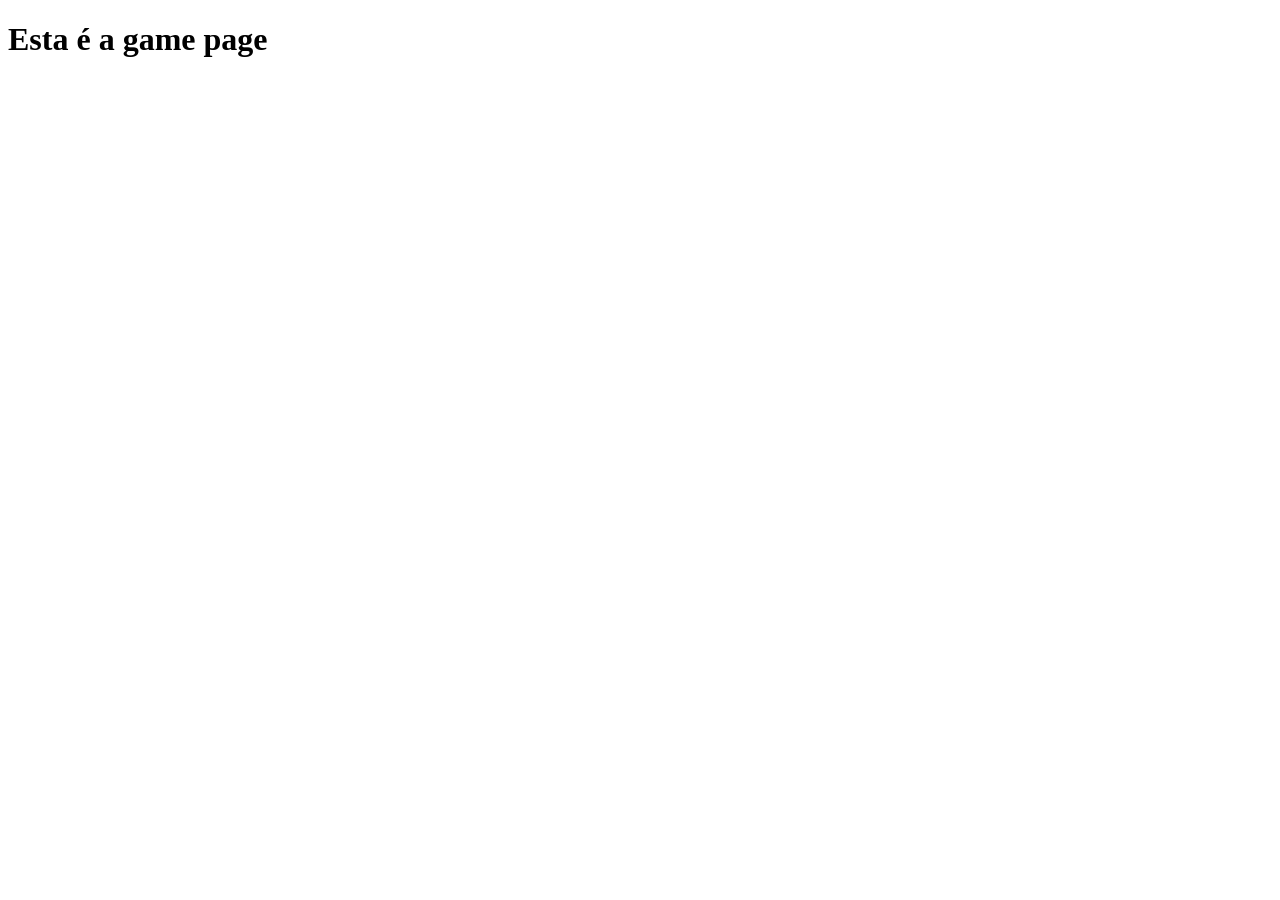
==== game-page.html @ 675acffd "função addUser e estilização do index" ====
<!DOCTYPE html>
<html lang="en">
<head>
    <meta charset="UTF-8">
    <meta name="viewport" content="width=device-width, initial-scale=1.0">
    <title>Duelo de palavras</title>
    <link rel="shortcut icon" href="https://i.postimg.cc/4dhf2XcR/favicon.png" type="image/png"> <!--Icone da aba -->

</head>
<body>
    <h1>Esta é a game page</h1>
</body>
</html>
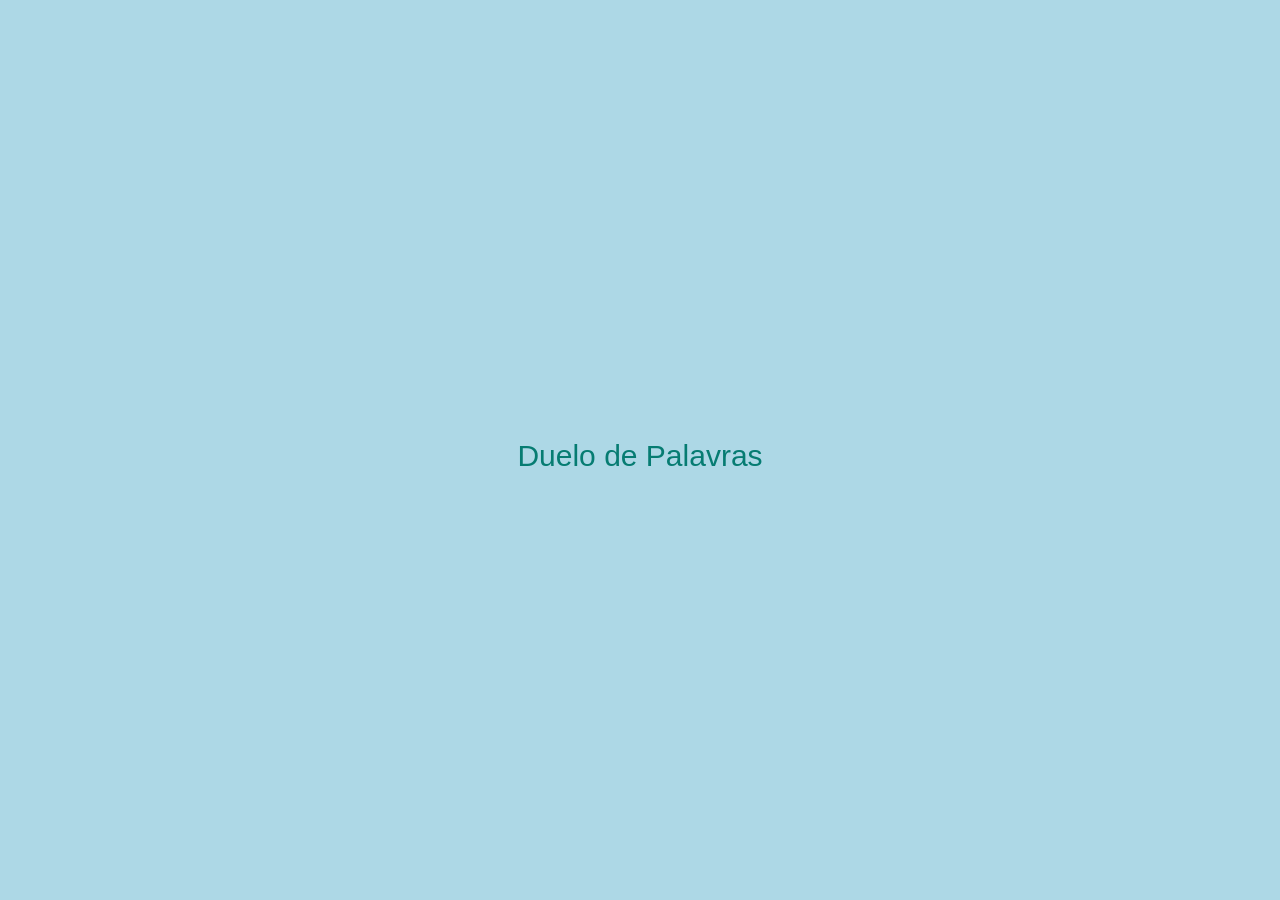
==== commit fce4340e: "adicionando elementos de design em game-page.html" ====
--- a/game-page.html
+++ b/game-page.html
@@ -5,9 +5,30 @@
     <meta name="viewport" content="width=device-width, initial-scale=1.0">
     <title>Duelo de palavras</title>
     <link rel="shortcut icon" href="https://i.postimg.cc/4dhf2XcR/favicon.png" type="image/png"> <!--Icone da aba -->
+    <link rel="shortcut icon" href="https://i.postimg.cc/4dhf2XcR/favicon.png" type="image/png"> <!--Icone da aba -->
+    
+    <!-- bootstrap css -->
+    <link rel="stylesheet" href="https://maxcdn.bootstrapcdn.com/bootstrap/3.4.0/css/bootstrap.min.css">
+    <script src="https://ajax.googleapis.com/ajax/libs/jquery/3.4.1/jquery.min.js"></script>
+    <script src="https://maxcdn.bootstrapcdn.com/bootstrap/3.4.0/js/bootstrap.min.js"></script>
+    
+    <!--CSS personalizado-->
+    <link rel="stylesheet" href="game.css">
 
 </head>
 <body>
-    <h1>Esta é a game page</h1>
+    <h4 id="player1-name"></h4> 
+    <span id="player1-score"></span>
+    
+    <br>
+    
+    <h4 id="player2-name"></h4> 
+    <span id="player2-score"></span>
+    
+    <br>
+    
+    <div class="container">
+        <h2 style="color:   rgb(6, 124, 114);">Duelo de Palavras</h2>
+    </div>
 </body>
 </html>
--- a/game.css
+++ b/game.css
@@ -0,0 +1,34 @@
+body{
+    background: lightblue;
+    color: black;
+    text-align: center;
+    margin: 0;
+    padding: 0;
+    height: 100vh;
+    display: flex;
+    justify-content: center;
+    align-items: center;
+}
+
+.container{
+    display: flex;
+    justify-content: center;
+    flex-direction: column;
+    align-items: center;
+    height: 100%;
+}
+
+.login-div{
+    background-color: white;
+    padding: 20px;
+    border-radius: 15px;
+    width: 100%;
+    max-width: 400px;
+    box-shadow: 0 0 10px rgba(0, 0, 0, 0.1);
+}
+
+#player1-name-input,#player2-name-input{
+    display: inline-block;
+    margin-left: 2px;
+
+}
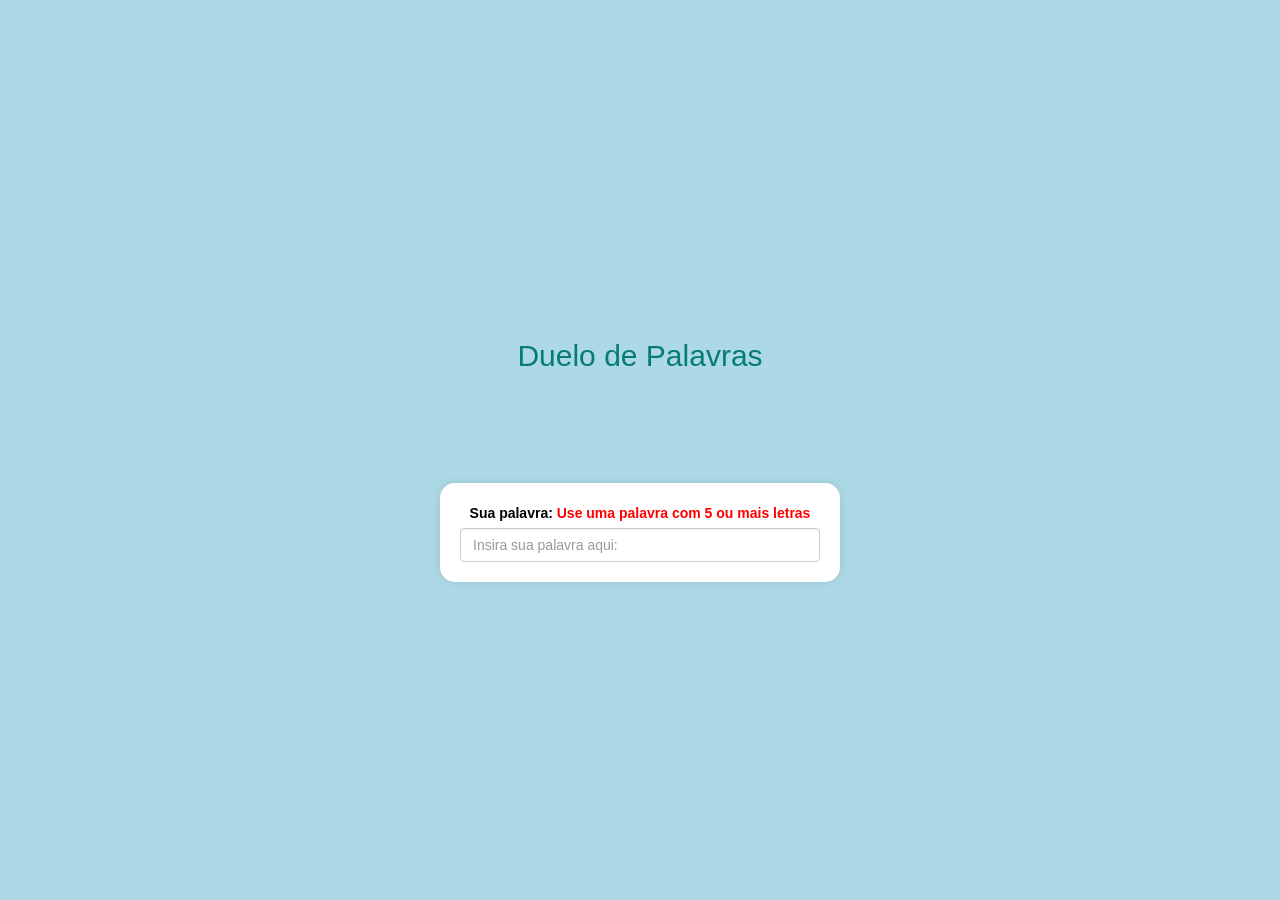
==== commit 98fd1744: "adição de elementos em game-page.html" ====
--- a/game-page.html
+++ b/game-page.html
@@ -29,6 +29,14 @@
     
     <div class="container">
         <h2 style="color:   rgb(6, 124, 114);">Duelo de Palavras</h2>
+        <h3 id="player-question"></h3>
+        <h3 id="player-answer"></h3>
+        <div id="output" class="col-lg-6"></div>
+        <br><br>
+        <div class="login-div">
+            <label>Sua palavra: <strong style="color: red;">Use uma palavra com 5 ou mais letras</strong></label>
+            <input type="text" id="word" class="form-control" placeholder="Insira sua palavra aqui:">
+        </div>
     </div>
 </body>
 </html>
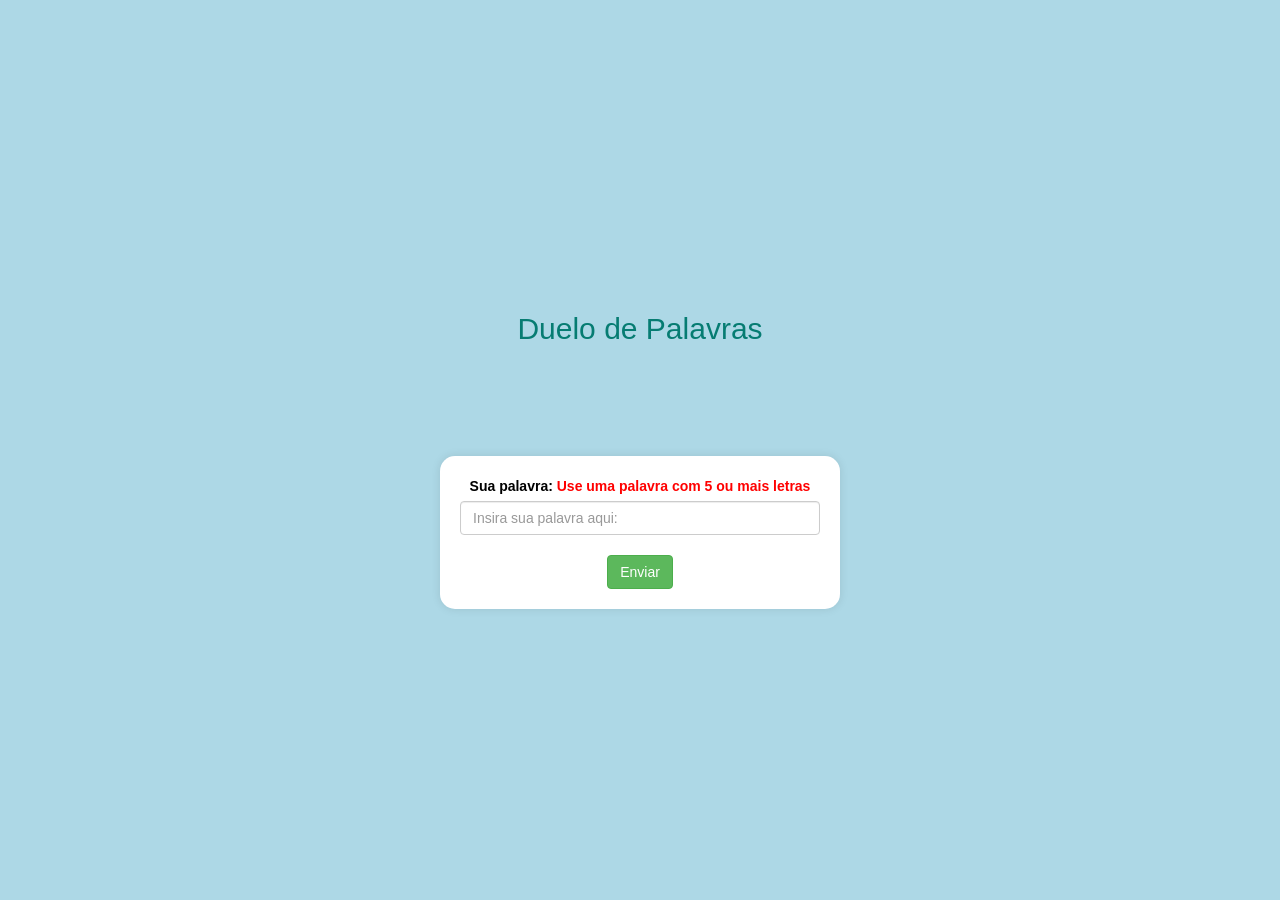
==== commit 89300cff: "game-page" ====
--- a/game-page.html
+++ b/game-page.html
@@ -36,7 +36,10 @@
         <div class="login-div">
             <label>Sua palavra: <strong style="color: red;">Use uma palavra com 5 ou mais letras</strong></label>
             <input type="text" id="word" class="form-control" placeholder="Insira sua palavra aqui:">
+            <br>
+            <button class="btn btn-success" onclick="send()">Enviar</button>
         </div>
     </div>
+    <script src="game-page.js"></script>
 </body>
 </html>
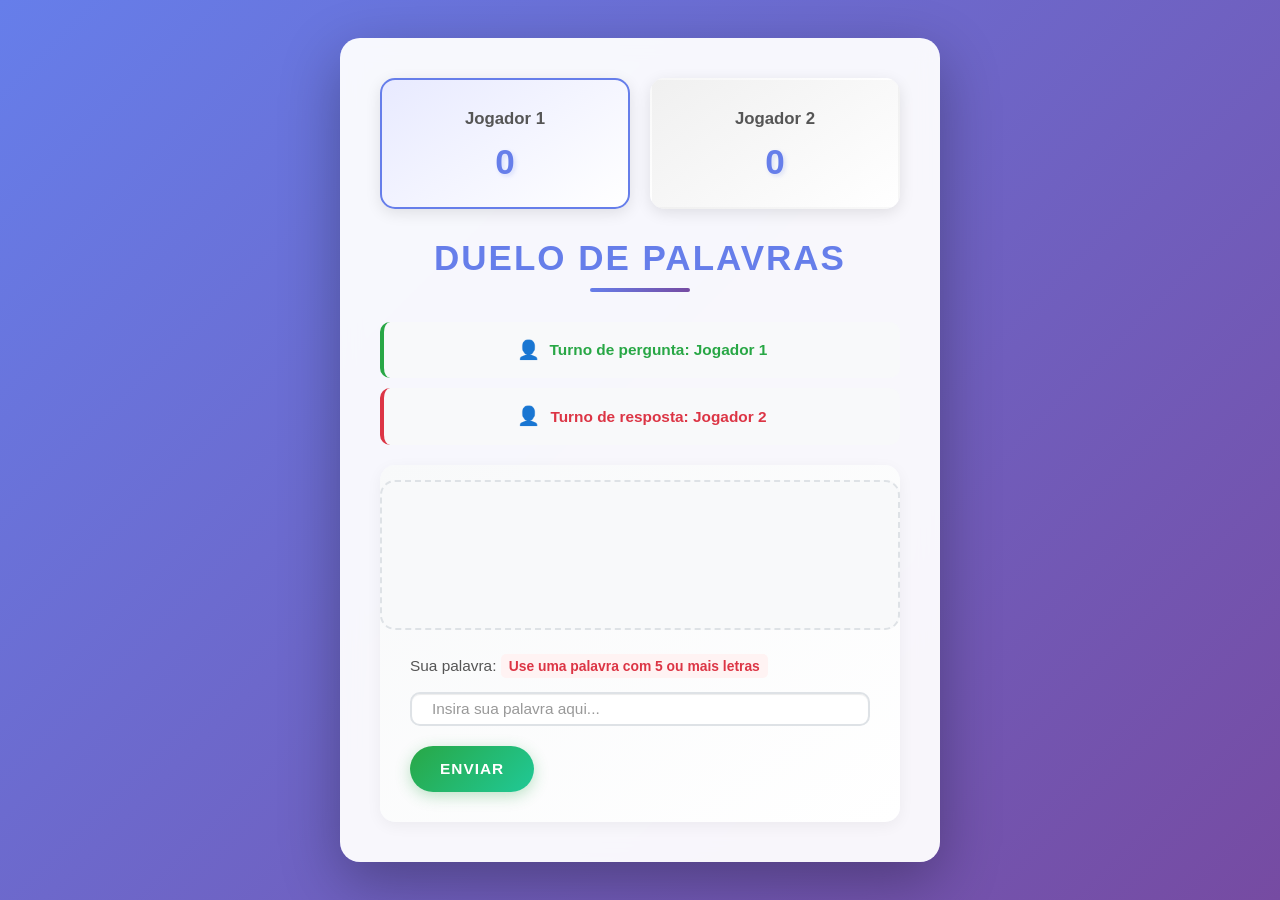
==== commit 66251e81: "refatoração completa do css, game-page html e js" ====
--- a/game-page.html
+++ b/game-page.html
@@ -1,11 +1,10 @@
 <!DOCTYPE html>
-<html lang="en">
+<html lang="pt-br">
 <head>
     <meta charset="UTF-8">
     <meta name="viewport" content="width=device-width, initial-scale=1.0">
     <title>Duelo de palavras</title>
-    <link rel="shortcut icon" href="https://i.postimg.cc/4dhf2XcR/favicon.png" type="image/png"> <!--Icone da aba -->
-    <link rel="shortcut icon" href="https://i.postimg.cc/4dhf2XcR/favicon.png" type="image/png"> <!--Icone da aba -->
+    <link rel="shortcut icon" href="https://i.postimg.cc/4dhf2XcR/favicon.png" type="image/png">
     
     <!-- bootstrap css -->
     <link rel="stylesheet" href="https://maxcdn.bootstrapcdn.com/bootstrap/3.4.0/css/bootstrap.min.css">
@@ -14,32 +13,50 @@
     
     <!--CSS personalizado-->
     <link rel="stylesheet" href="game.css">
-
 </head>
 <body>
-    <h4 id="player1-name"></h4> 
-    <span id="player1-score"></span>
-    
-    <br>
-    
-    <h4 id="player2-name"></h4> 
-    <span id="player2-score"></span>
-    
-    <br>
-    
     <div class="container">
-        <h2 style="color:   rgb(6, 124, 114);">Duelo de Palavras</h2>
-        <h3 id="player-question"></h3>
-        <h3 id="player-answer"></h3>
-        <div id="output" class="col-lg-6"></div>
-        <br><br>
+        <!-- Placar dos jogadores -->
+        <div class="score-board">
+            <div class="player-card" id="player1-card">
+                <h4 id="player1-name"></h4>
+                <span class="player-score" id="player1-score">0</span>
+            </div>
+            
+            <div class="player-card" id="player2-card">
+                <h4 id="player2-name"></h4>
+                <span class="player-score" id="player2-score">0</span>
+            </div>
+        </div>
+        
+        <!-- Título do jogo -->
+        <h2>Duelo de Palavras</h2>
+        
+        <!-- Indicadores de turno -->
+        <div class="turn-indicator question">
+            <span id="player-question"></span>
+        </div>
+        
+        <div class="turn-indicator answer">
+            <span id="player-answer"></span>
+        </div>
+        
+        <!-- Área de saída (palavra embaralhada/resposta) -->
+        <div id="output" class="col-lg-12"></div>
+        
+        <!-- Formulário de entrada -->
         <div class="login-div">
-            <label>Sua palavra: <strong style="color: red;">Use uma palavra com 5 ou mais letras</strong></label>
-            <input type="text" id="word" class="form-control" placeholder="Insira sua palavra aqui:">
-            <br>
-            <button class="btn btn-success" onclick="send()">Enviar</button>
+            <label>
+                Sua palavra: 
+                <strong>Use uma palavra com 5 ou mais letras</strong>
+            </label>
+            <input type="text" id="word" class="form-control" placeholder="Insira sua palavra aqui...">
+            <button class="btn btn-success" onclick="send()">
+                Enviar
+            </button>
         </div>
     </div>
+    
     <script src="game-page.js"></script>
 </body>
 </html>
--- a/game.css
+++ b/game.css
@@ -1,34 +1,282 @@
-body{
-    background: lightblue;
-    color: black;
-    text-align: center;
+/* Reset e base */
+* {
     margin: 0;
     padding: 0;
-    height: 100vh;
+    box-sizing: border-box;
+}
+
+body {
+    background: linear-gradient(135deg, #667eea 0%, #764ba2 100%);
+    min-height: 100vh;
+    font-family: 'Segoe UI', Tahoma, Geneva, Verdana, sans-serif;
     display: flex;
     justify-content: center;
     align-items: center;
-}
-
-.container{
-    display: flex;
+    padding: 20px;
+    color: #333;
+}
+
+/* Container principal */
+.container {
+    background: rgba(255, 255, 255, 0.95);
+    border-radius: 20px;
+    padding: 40px;
+    max-width: 600px;
+    width: 100%;
+    box-shadow: 0 20px 60px rgba(0, 0, 0, 0.3);
+    backdrop-filter: blur(10px);
+}
+
+/* Placar dos jogadores - Layout horizontal */
+.score-board {
+    display: flex;
+    justify-content: space-around;
+    margin-bottom: 30px;
+    gap: 20px;
+}
+
+.player-card {
+    background: linear-gradient(145deg, #f0f0f0, #ffffff);
+    border-radius: 15px;
+    padding: 20px 30px;
+    text-align: center;
+    flex: 1;
+    box-shadow: 0 4px 15px rgba(0, 0, 0, 0.1);
+    transition: transform 0.3s ease, box-shadow 0.3s ease;
+    border: 2px solid transparent;
+}
+
+.player-card:hover {
+    transform: translateY(-5px);
+    box-shadow: 0 8px 25px rgba(0, 0, 0, 0.15);
+}
+
+.player-card.active {
+    border-color: #667eea;
+    background: linear-gradient(145deg, #e8eaff, #ffffff);
+}
+
+.player-card h4 {
+    font-size: 1.2em;
+    color: #555;
+    margin-bottom: 8px;
+    font-weight: 600;
+}
+
+.player-score {
+    font-size: 2.5em;
+    font-weight: bold;
+    color: #667eea;
+    text-shadow: 2px 2px 4px rgba(102, 126, 234, 0.2);
+}
+
+/* Título do jogo */
+h2 {
+    color: #667eea !important;
+    font-size: 2.5em !important;
+    margin-bottom: 30px !important;
+    text-align: center;
+    font-weight: 700 !important;
+    text-transform: uppercase;
+    letter-spacing: 2px;
+    position: relative;
+    padding-bottom: 15px;
+}
+
+h2::after {
+    content: '';
+    position: absolute;
+    bottom: 0;
+    left: 50%;
+    transform: translateX(-50%);
+    width: 100px;
+    height: 4px;
+    background: linear-gradient(90deg, #667eea, #764ba2);
+    border-radius: 2px;
+}
+
+/* Indicadores de turno */
+.turn-indicator {
+    background: #f8f9fa;
+    border-radius: 10px;
+    padding: 15px 20px;
+    margin: 10px 0;
+    display: flex;
+    align-items: center;
     justify-content: center;
+    gap: 10px;
+    font-size: 1.1em;
+    border-left: 4px solid #667eea;
+}
+
+.turn-indicator.question {
+    border-left-color: #28a745;
+}
+
+.turn-indicator.answer {
+    border-left-color: #dc3545;
+}
+
+.turn-indicator::before {
+    content: '👤';
+    font-size: 1.2em;
+}
+
+#player-question {
+    color: #28a745;
+    font-weight: 600;
+}
+
+#player-answer {
+    color: #dc3545;
+    font-weight: 600;
+}
+
+/* Área de saída (output) */
+#output {
+    background: #f8f9fa;
+    border-radius: 15px;
+    padding: 30px;
+    margin: 25px 0;
+    text-align: center;
+    min-height: 150px;
+    display: flex;
     flex-direction: column;
-    align-items: center;
-    height: 100%;
-}
-
-.login-div{
-    background-color: white;
-    padding: 20px;
+    justify-content: center;
+    border: 2px dashed #dee2e6;
+}
+
+#word-display {
+    font-size: 2em;
+    color: #667eea;
+    margin-bottom: 20px;
+    font-weight: bold;
+    letter-spacing: 3px;
+}
+
+/* Input de resposta */
+#input-check-box {
+    width: 100%;
+    padding: 15px;
+    font-size: 1.2em;
+    border: 2px solid #dee2e6;
+    border-radius: 10px;
+    text-align: center;
+    transition: all 0.3s ease;
+    margin: 15px 0;
+}
+
+#input-check-box:focus {
+    outline: none;
+    border-color: #667eea;
+    box-shadow: 0 0 0 3px rgba(102, 126, 234, 0.1);
+}
+
+/* Formulário de entrada da palavra */
+.login-div {
+    background: linear-gradient(145deg, #f8f9fa, #ffffff);
     border-radius: 15px;
+    padding: 30px;
+    margin-top: 20px;
+    box-shadow: 0 4px 15px rgba(0, 0, 0, 0.05);
+}
+
+.login-div label {
+    display: block;
+    font-size: 1.1em;
+    margin-bottom: 15px;
+    color: #555;
+    font-weight: 500;
+}
+
+.login-div label strong {
+    color: #dc3545;
+    background: #fff3f3;
+    padding: 4px 8px;
+    border-radius: 5px;
+    font-size: 0.9em;
+}
+
+#word {
     width: 100%;
-    max-width: 400px;
-    box-shadow: 0 0 10px rgba(0, 0, 0, 0.1);
-}
-
-#player1-name-input,#player2-name-input{
-    display: inline-block;
-    margin-left: 2px;
-
+    padding: 15px 20px;
+    font-size: 1.1em;
+    border: 2px solid #dee2e6;
+    border-radius: 10px;
+    transition: all 0.3s ease;
+    margin-bottom: 20px;
+}
+
+#word:focus {
+    outline: none;
+    border-color: #667eea;
+    box-shadow: 0 0 0 4px rgba(102, 126, 234, 0.1);
+}
+
+/* Botões estilizados */
+.btn {
+    padding: 12px 30px !important;
+    font-size: 1.1em !important;
+    border-radius: 25px !important;
+    border: none !important;
+    cursor: pointer;
+    transition: all 0.3s ease !important;
+    text-transform: uppercase;
+    font-weight: 600 !important;
+    letter-spacing: 1px;
+}
+
+.btn-success {
+    background: linear-gradient(135deg, #28a745 0%, #20c997 100%) !important;
+    box-shadow: 0 4px 15px rgba(40, 167, 69, 0.3) !important;
+}
+
+.btn-success:hover {
+    transform: translateY(-2px);
+    box-shadow: 0 6px 20px rgba(40, 167, 69, 0.4) !important;
+}
+
+.btn-info {
+    background: linear-gradient(135deg, #17a2b8 0%, #138496 100%) !important;
+    box-shadow: 0 4px 15px rgba(23, 162, 184, 0.3) !important;
+}
+
+.btn-info:hover {
+    transform: translateY(-2px);
+    box-shadow: 0 6px 20px rgba(23, 162, 184, 0.4) !important;
+}
+
+/* Animações */
+@keyframes fadeIn {
+    from {
+        opacity: 0;
+        transform: translateY(20px);
+    }
+    to {
+        opacity: 1;
+        transform: translateY(0);
+    }
+}
+
+.container {
+    animation: fadeIn 0.6s ease-out;
+}
+
+/* Responsividade */
+@media (max-width: 576px) {
+    .container {
+        padding: 25px;
+    }
+
+    .score-board {
+        flex-direction: column;
+    }
+
+    h2 {
+        font-size: 1.8em !important;
+    }
+
+    .player-score {
+        font-size: 2em;
+    }
 }
